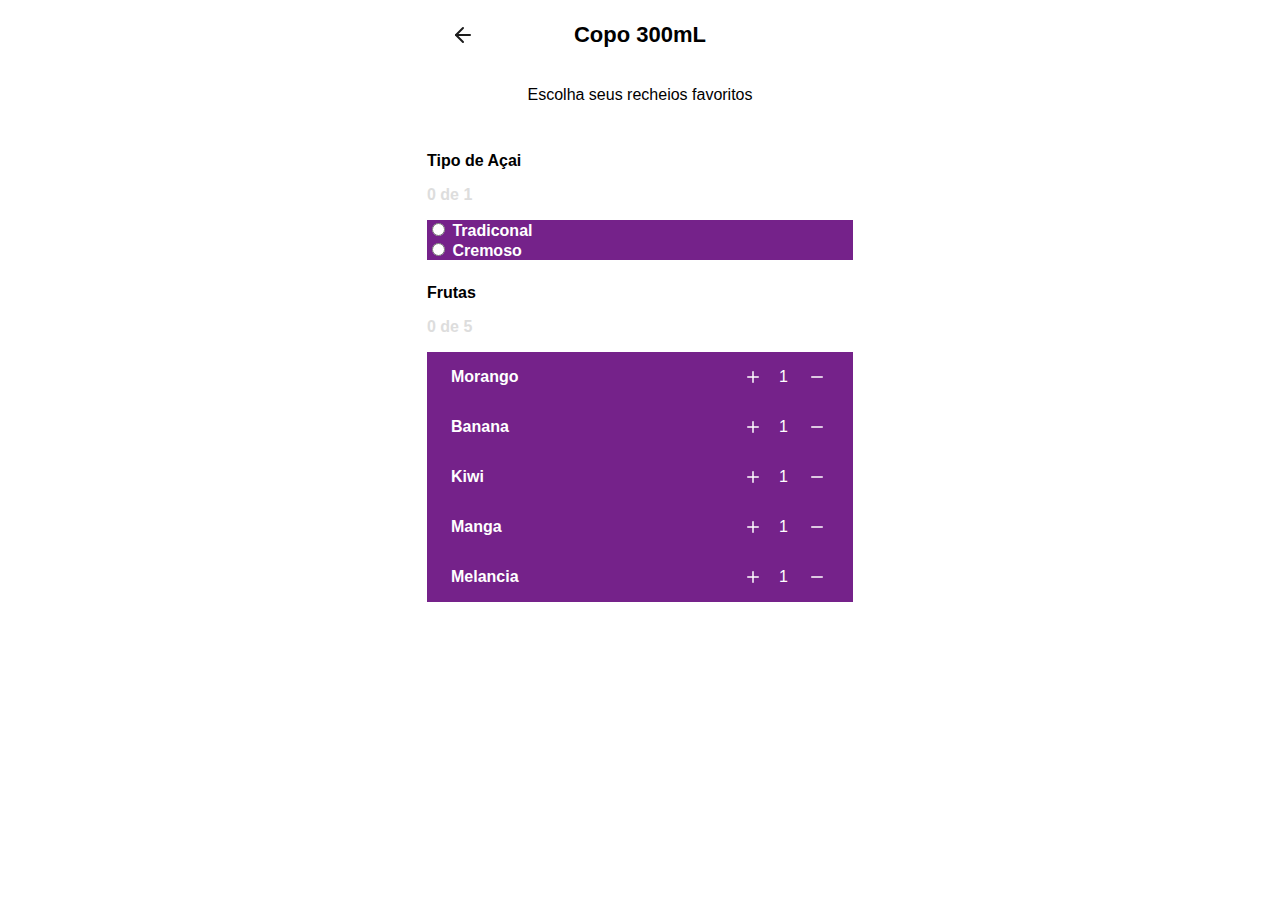
==== recheiosAcai.html @ f285a39f "criando tela de recheios" ====
<!DOCTYPE html>
<html lang="pt-br">

<head>
    <meta charset="UTF-8">
    <meta http-equiv="X-UA-Compatible" content="IE=edge">
    <meta name="viewport" content="width=device-width, initial-scale=1.0">

    <link rel="stylesheet" href="styles/pageRecheios/recheios.css">
    <link rel="stylesheet" href="styles/global.css">
    <link rel="stylesheet" href="styles/pageRecheios/header.css">

    <title>Vilaçai</title>
</head>

<body>
    <main>
        <header>
            <div class="linha1">
                <svg id="iconArrow" xmlns="http://www.w3.org/2000/svg" width="24" height="24" viewBox="0 0 24 24"
                    fill="none" stroke="currentColor" stroke-width="2" stroke-linecap="round" stroke-linejoin="round"
                    class="feather feather-arrow-left">
                    <line x1="19" y1="12" x2="5" y2="12"></line>
                    <polyline points="12 19 5 12 12 5"></polyline>
                </svg>
                <p class="produtoInfo">Copo 300mL</p>
            </div>
            <p>Escolha seus recheios favoritos</p>
        </header>



        <div class="adicionarRecheios">
            <div>
                <p class="txtTipoRecheio">Tipo de Açai</p>
                <p class="contadorAcai">0 de 1</p>
            </div>
            <div class="opcoesAcai">
                <input type="radio" id="opTradicional" name="fav_language" value="HTML">
                <label for="html">Tradiconal</label><br>
                <input type="radio" id="opCremoso" name="fav_language" value="CSS">
                <label for="css">Cremoso</label>
            </div>

        </div>

        <div class="adicionarRecheios">
            <div>
                <p class="txtTipoRecheio">Frutas</p>
                <p class="contadorAcai">0 de 5</p>
            </div>

            <div class="itemsRecheios">
                <p class="txtNomeRecheio">Morango</p>

                <div class="qtdRecheios">
                    <svg id="iconAddMais" onclick="aumentarQuantidade()" xmlns="http://www.w3.org/2000/svg" width="24"
                        height="24" viewBox="0 0 24 24" fill="none" stroke="currentColor" stroke-width="2"
                        stroke-linecap="round" stroke-linejoin="round" class="feather feather-plus">
                        <line x1="12" y1="5" x2="12" y2="19"></line>
                        <line x1="5" y1="12" x2="19" y2="12"></line>
                    </svg>
                    <p id="qtd">1</p>
                    <svg id="iconAddMenos" onclick="diminuirQuantidade()" xmlns="http://www.w3.org/2000/svg" width="24"
                        height="24" viewBox="0 0 24 24" fill="none" stroke="currentColor" stroke-width="2"
                        stroke-linecap="round" stroke-linejoin="round" class="feather feather-minus">
                        <line x1="5" y1="12" x2="19" y2="12"></line>
                    </svg>
                </div>
            </div>

            <div class="itemsRecheios">
                <p class="txtNomeRecheio">Banana</p>

                <div class="qtdRecheios">
                    <svg id="iconAddMais" onclick="aumentarQuantidade()" xmlns="http://www.w3.org/2000/svg" width="24"
                        height="24" viewBox="0 0 24 24" fill="none" stroke="currentColor" stroke-width="2"
                        stroke-linecap="round" stroke-linejoin="round" class="feather feather-plus">
                        <line x1="12" y1="5" x2="12" y2="19"></line>
                        <line x1="5" y1="12" x2="19" y2="12"></line>
                    </svg>
                    <p id="qtd">1</p>
                    <svg id="iconAddMenos" onclick="diminuirQuantidade()" xmlns="http://www.w3.org/2000/svg" width="24"
                        height="24" viewBox="0 0 24 24" fill="none" stroke="currentColor" stroke-width="2"
                        stroke-linecap="round" stroke-linejoin="round" class="feather feather-minus">
                        <line x1="5" y1="12" x2="19" y2="12"></line>
                    </svg>
                </div>
            </div>

            <div class="itemsRecheios">
                <p class="txtNomeRecheio">Kiwi</p>

                <div class="qtdRecheios">
                    <svg id="iconAddMais" onclick="aumentarQuantidade()" xmlns="http://www.w3.org/2000/svg" width="24"
                        height="24" viewBox="0 0 24 24" fill="none" stroke="currentColor" stroke-width="2"
                        stroke-linecap="round" stroke-linejoin="round" class="feather feather-plus">
                        <line x1="12" y1="5" x2="12" y2="19"></line>
                        <line x1="5" y1="12" x2="19" y2="12"></line>
                    </svg>
                    <p id="qtd">1</p>
                    <svg id="iconAddMenos" onclick="diminuirQuantidade()" xmlns="http://www.w3.org/2000/svg" width="24"
                        height="24" viewBox="0 0 24 24" fill="none" stroke="currentColor" stroke-width="2"
                        stroke-linecap="round" stroke-linejoin="round" class="feather feather-minus">
                        <line x1="5" y1="12" x2="19" y2="12"></line>
                    </svg>
                </div>
            </div>

            <div class="itemsRecheios">
                <p class="txtNomeRecheio">Manga</p>

                <div class="qtdRecheios">
                    <svg id="iconAddMais" onclick="aumentarQuantidade()" xmlns="http://www.w3.org/2000/svg" width="24"
                        height="24" viewBox="0 0 24 24" fill="none" stroke="currentColor" stroke-width="2"
                        stroke-linecap="round" stroke-linejoin="round" class="feather feather-plus">
                        <line x1="12" y1="5" x2="12" y2="19"></line>
                        <line x1="5" y1="12" x2="19" y2="12"></line>
                    </svg>
                    <p id="qtd">1</p>
                    <svg id="iconAddMenos" onclick="diminuirQuantidade()" xmlns="http://www.w3.org/2000/svg" width="24"
                        height="24" viewBox="0 0 24 24" fill="none" stroke="currentColor" stroke-width="2"
                        stroke-linecap="round" stroke-linejoin="round" class="feather feather-minus">
                        <line x1="5" y1="12" x2="19" y2="12"></line>
                    </svg>
                </div>
            </div>

            <div class="itemsRecheios">
                <p class="txtNomeRecheio">Melancia</p>

                <div class="qtdRecheios">
                    <svg id="iconAddMais" onclick="aumentarQuantidade()" xmlns="http://www.w3.org/2000/svg" width="24"
                        height="24" viewBox="0 0 24 24" fill="none" stroke="currentColor" stroke-width="2"
                        stroke-linecap="round" stroke-linejoin="round" class="feather feather-plus">
                        <line x1="12" y1="5" x2="12" y2="19"></line>
                        <line x1="5" y1="12" x2="19" y2="12"></line>
                    </svg>
                    <p id="qtd">1</p>
                    <svg id="iconAddMenos" onclick="diminuirQuantidade()" xmlns="http://www.w3.org/2000/svg" width="24"
                        height="24" viewBox="0 0 24 24" fill="none" stroke="currentColor" stroke-width="2"
                        stroke-linecap="round" stroke-linejoin="round" class="feather feather-minus">
                        <line x1="5" y1="12" x2="19" y2="12"></line>
                    </svg>
                </div>
            </div>





        </div>

    </main>

</body>

</html>
---- styles/pageRecheios/recheios.css ----
.adicionarRecheios{

  margin-bottom:24px ;
}


.txtTipoRecheio {
    font-size: 16px;
    margin: 0;
  
    font-weight: 700;
    
}

.opcoesAcai {
    background-color: #75228A;
   
}

.opcoesAcai label {
    color: white;
    font-weight: 700;
}

/* 
#opCremoso {} 

#opTradicional { }

*/

.contadorAcai {
    font-size: 16px;
    font-weight: 700;
    color: #dddddd;

}

.txtNomeRecheio {
    background-color:a ;
    font-size: 16px;
    color: white;
    font-weight: 700;
    margin-left: 24px

}
.itemsRecheios {
    background-color: #75228A;
    display: flex;
    align-items: center;
    justify-content: space-between;
    margin-bottom: 12pxpx;
}
.qtdRecheios {
    width: 85px;
    height: 24px;
    display: flex;
    align-items: center;
    justify-content: space-between;
    margin-right: 24px;
    
}

#iconAddMais {
    color: white;
    width: 18px;
    height: 18px;
}

#iconAddMenos {
    color: white;
    width: 18x;
    height: 18px;
}
#qtd {
    color: white;
}
---- styles/global.css ----
body {
    margin: 0;
    display: flex;
    align-items: center;
    justify-content: center;
    font-family: 'Roboto', sans-serif;
  }
  
  main {
    width: 100%;
    max-width: 426px;
    
  }
---- styles/pageRecheios/header.css ----
header {
    display: flex;
    width: 100%;
    max-width: 426px;
    margin-bottom: 32px;
    justify-content: center;
    flex-direction: column;

}

.linha1 {
    display: flex;
    justify-content: space-between;
    align-items: center
}

.produtoInfo {
    position: relative;
    left: -50%;
    transform: translateX(50%) ;
    font-size: 22px;
    font-weight: 700;
}
#iconArrow{
    padding-left: 24px;
    color: #1c1c1c;
}

header p {
    text-align: center; 
    font-size: 16px;  
}
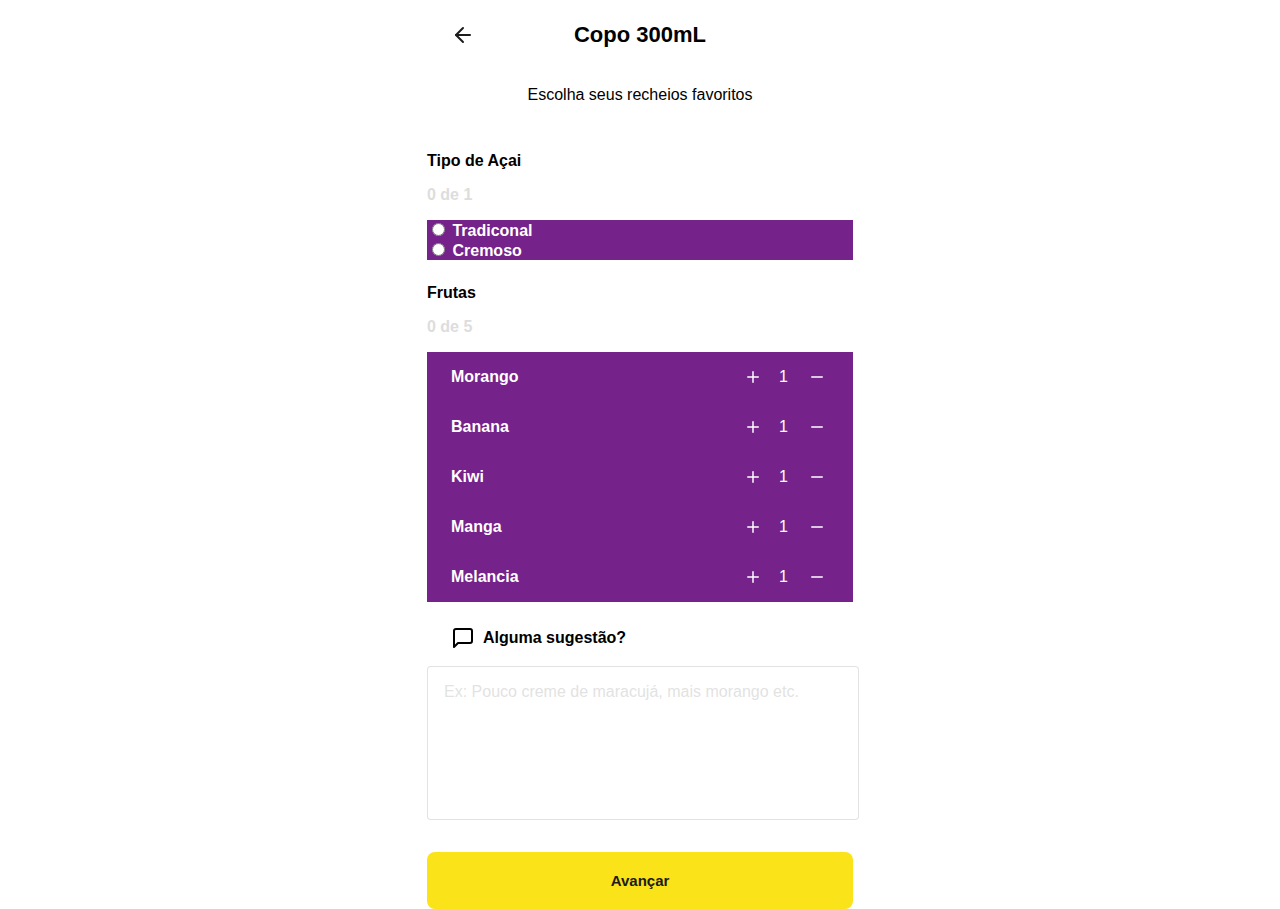
==== commit 800ac59d: "Ajustes na tela de recheios do açai" ====
--- a/recheiosAcai.html
+++ b/recheiosAcai.html
@@ -9,6 +9,7 @@
     <link rel="stylesheet" href="styles/pageRecheios/recheios.css">
     <link rel="stylesheet" href="styles/global.css">
     <link rel="stylesheet" href="styles/pageRecheios/header.css">
+    <link rel="stylesheet" href="styles/pageRecheios/sugestao.css">
 
     <title>Vilaçai</title>
 </head>
@@ -41,7 +42,6 @@
                 <input type="radio" id="opCremoso" name="fav_language" value="CSS">
                 <label for="css">Cremoso</label>
             </div>
-
         </div>
 
         <div class="adicionarRecheios">
@@ -145,11 +145,19 @@
                 </div>
             </div>
 
-
-
-
+           
 
         </div>
+        <div class="sugestao">
+            <div class="sugestaoLabel">
+                <svg id="iconMessage" xmlns="http://www.w3.org/2000/svg" width="24" height="24" viewBox="0 0 24 24" fill="none" stroke="currentColor" stroke-width="2" stroke-linecap="round" stroke-linejoin="round" class="feather feather-message-square">
+                    <path d="M21 15a2 2 0 0 1-2 2H7l-4 4V5a2 2 0 0 1 2-2h14a2 2 0 0 1 2 2z"></path>
+                </svg>
+                <p>Alguma sugestão?</p>
+            </div>
+            <input id="inputArea" type="text-area" placeholder="Ex: Pouco creme de maracujá, mais morango etc.">
+        </div>
+        <button class="btnAvancar" type="submit">Avançar</button>
 
     </main>
 
--- a/styles/pageRecheios/recheios.css
+++ b/styles/pageRecheios/recheios.css
@@ -21,6 +21,8 @@
     color: white;
     font-weight: 700;
 }
+
+
 
 /* 
 #opCremoso {} 
@@ -65,12 +67,14 @@
     color: white;
     width: 18px;
     height: 18px;
+    cursor: pointer;
 }
 
 #iconAddMenos {
     color: white;
     width: 18x;
     height: 18px;
+    cursor: pointer;
 }
 #qtd {
     color: white;
--- a/styles/pageRecheios/sugestao.css
+++ b/styles/pageRecheios/sugestao.css
@@ -0,0 +1,51 @@
+.sugestao .sugestaoLabel {
+    display: flex;
+    align-items: center;
+}
+
+.sugestaoLabel {
+    margin: 24px 0 16px;
+}
+.sugestaoLabel p {
+    padding-left: 8px;
+    font-weight: 700;
+    margin: 0;
+    
+}
+
+#iconMessage {
+    padding-left: 24px;
+}
+#inputArea {
+    resize: none;
+    margin: 0;
+    align-items: center;
+    
+    width: 100%;
+    height: 150px;
+    border: #dddd 1px solid;
+    border-radius: 4px;
+
+}
+#inputArea::placeholder {
+    color: #dddd;
+    font-size: 16px;
+    position: absolute;
+    top: 16px;
+    left: 16px;
+
+}
+
+.btnAvancar {
+    width: 100%;
+    color: #1c1c1c;
+    background-color: #FAE319;
+    padding: 20px 0;
+    border-radius: 8px;
+    border: none;
+    font-size: 15px;
+    font-weight: 700;
+    margin-top: 32px;
+}
+
+
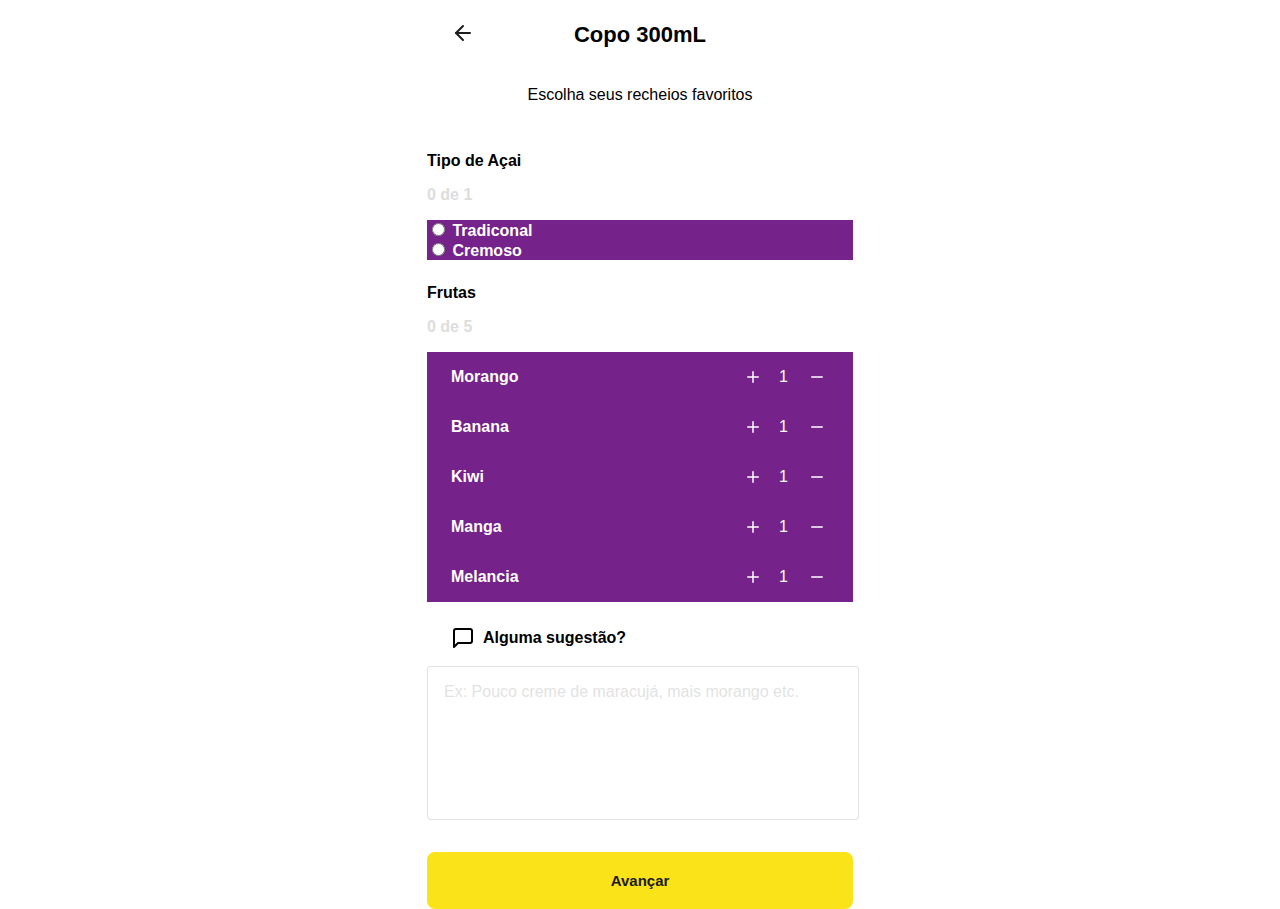
==== commit 8c5d6037: "linkando as páginas" ====
--- a/recheiosAcai.html
+++ b/recheiosAcai.html
@@ -18,12 +18,13 @@
     <main>
         <header>
             <div class="linha1">
-                <svg id="iconArrow" xmlns="http://www.w3.org/2000/svg" width="24" height="24" viewBox="0 0 24 24"
-                    fill="none" stroke="currentColor" stroke-width="2" stroke-linecap="round" stroke-linejoin="round"
-                    class="feather feather-arrow-left">
-                    <line x1="19" y1="12" x2="5" y2="12"></line>
-                    <polyline points="12 19 5 12 12 5"></polyline>
-                </svg>
+                <a href="index.html"><svg id="iconArrow" xmlns="http://www.w3.org/2000/svg" width="24" height="24"
+                        viewBox="0 0 24 24" fill="none" stroke="currentColor" stroke-width="2" stroke-linecap="round"
+                        stroke-linejoin="round" class="feather feather-arrow-left">
+                        <line x1="19" y1="12" x2="5" y2="12"></line>
+                        <polyline points="12 19 5 12 12 5"></polyline>
+                    </svg>
+                </a>
                 <p class="produtoInfo">Copo 300mL</p>
             </div>
             <p>Escolha seus recheios favoritos</p>
@@ -145,12 +146,14 @@
                 </div>
             </div>
 
-           
+
 
         </div>
         <div class="sugestao">
             <div class="sugestaoLabel">
-                <svg id="iconMessage" xmlns="http://www.w3.org/2000/svg" width="24" height="24" viewBox="0 0 24 24" fill="none" stroke="currentColor" stroke-width="2" stroke-linecap="round" stroke-linejoin="round" class="feather feather-message-square">
+                <svg id="iconMessage" xmlns="http://www.w3.org/2000/svg" width="24" height="24" viewBox="0 0 24 24"
+                    fill="none" stroke="currentColor" stroke-width="2" stroke-linecap="round" stroke-linejoin="round"
+                    class="feather feather-message-square">
                     <path d="M21 15a2 2 0 0 1-2 2H7l-4 4V5a2 2 0 0 1 2-2h14a2 2 0 0 1 2 2z"></path>
                 </svg>
                 <p>Alguma sugestão?</p>
--- a/styles/pageRecheios/header.css
+++ b/styles/pageRecheios/header.css
@@ -22,6 +22,8 @@
     font-weight: 700;
 }
 #iconArrow{
+    touch-action: manipulation;
+    cursor: pointer;
     padding-left: 24px;
     color: #1c1c1c;
 }
--- a/styles/pageRecheios/sugestao.css
+++ b/styles/pageRecheios/sugestao.css
@@ -21,10 +21,17 @@
     margin: 0;
     align-items: center;
     
+    
     width: 100%;
     height: 150px;
     border: #dddd 1px solid;
     border-radius: 4px;
+
+}
+#inputArea:focus{
+    color: #1c1c1c;
+    
+    /* olhar com atenção depois */
 
 }
 #inputArea::placeholder {
@@ -36,7 +43,9 @@
 
 }
 
+
 .btnAvancar {
+    touch-action: manipulation;
     width: 100%;
     color: #1c1c1c;
     background-color: #FAE319;
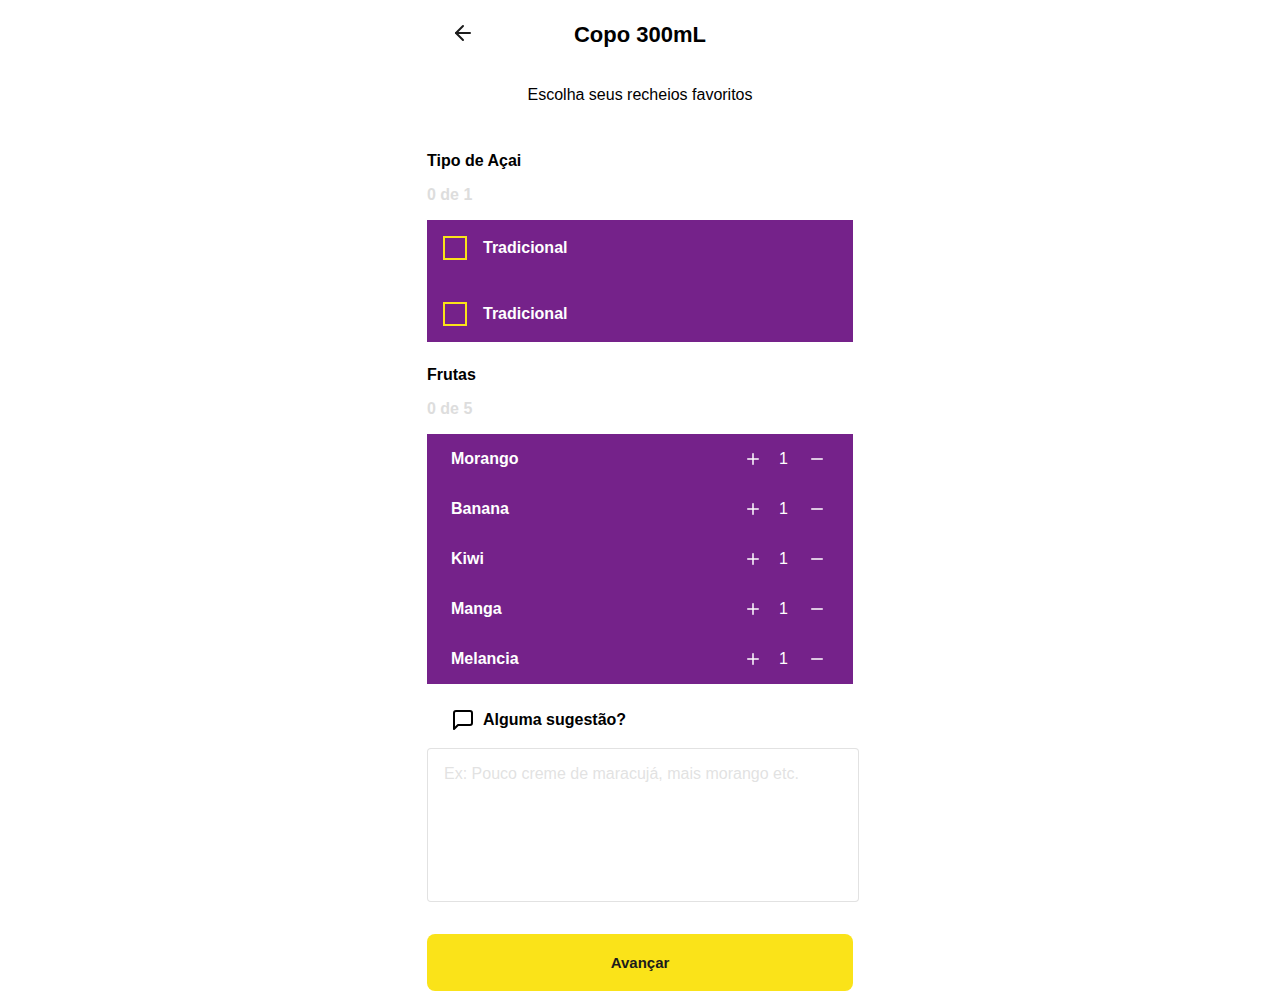
==== commit 094e20d7: "estilizando botão radio" ====
--- a/recheiosAcai.html
+++ b/recheiosAcai.html
@@ -38,10 +38,17 @@
                 <p class="contadorAcai">0 de 1</p>
             </div>
             <div class="opcoesAcai">
-                <input type="radio" id="opTradicional" name="fav_language" value="HTML">
-                <label for="html">Tradiconal</label><br>
-                <input type="radio" id="opCremoso" name="fav_language" value="CSS">
-                <label for="css">Cremoso</label>
+                <input class="input-radio" type="radio" id="opTradicional" name="fav_language" value="HTML">
+                <label for="Tradicional">
+                    <div class="radio-btn" ></div>
+                    <span>Tradicional</span>
+                </label>
+                <input class="input-radio" type="radio" id="opTradicional" name="fav_language" value="HTML">
+                <label for="Tradicional">
+                    <div class="radio-btn" ></div>
+                    <span>Tradicional</span>
+                </label>
+
             </div>
         </div>
 
--- a/styles/pageRecheios/recheios.css
+++ b/styles/pageRecheios/recheios.css
@@ -1,5 +1,4 @@
 .adicionarRecheios{
-
   margin-bottom:24px ;
 }
 
@@ -7,7 +6,6 @@
 .txtTipoRecheio {
     font-size: 16px;
     margin: 0;
-  
     font-weight: 700;
     
 }
@@ -16,10 +14,44 @@
     background-color: #75228A;
    
 }
+.input-radio {
+    position: absolute;
+    opacity: 0;
+    height: 0;
+    width: 0;
+}
+.opcoesAcai span {
+    font-size: 16px;
+    font-weight: 700;
+    color: white;
+
+}
 
 .opcoesAcai label {
-    color: white;
-    font-weight: 700;
+    display: flex;
+    align-items: center;
+    margin-bottom: 10px;
+}
+
+.radio-btn {
+    height: 20px;
+    width: 20px;
+   
+    border: 2px solid #FAE319;
+    display: block;
+    margin: 1rem;
+}
+
+input [type="radio"] + label {
+    color: #FAE319;
+    
+}
+
+input [type="radio"]:checked + label span {
+    color: aqua;
+}
+input [type="radio"]:checked + label .radio-btn {
+    background-color: bisque;
 }
 
 
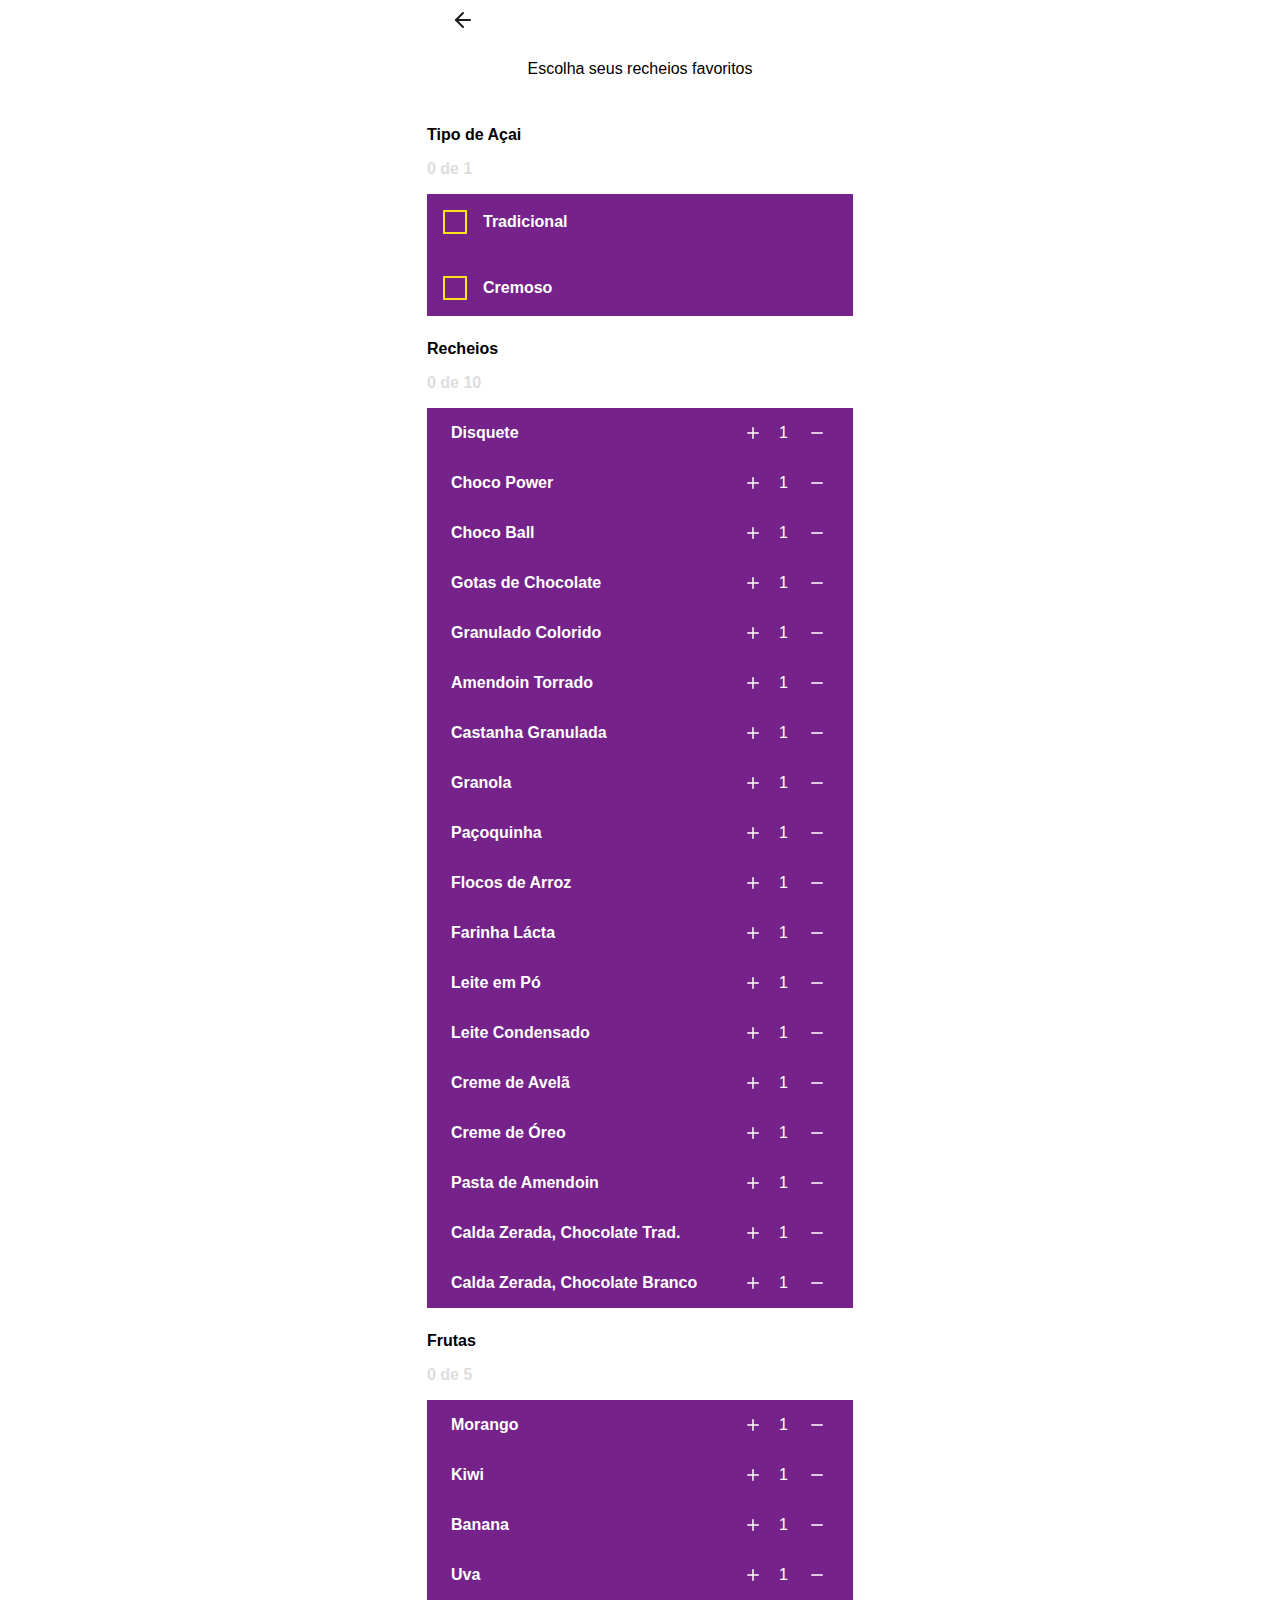
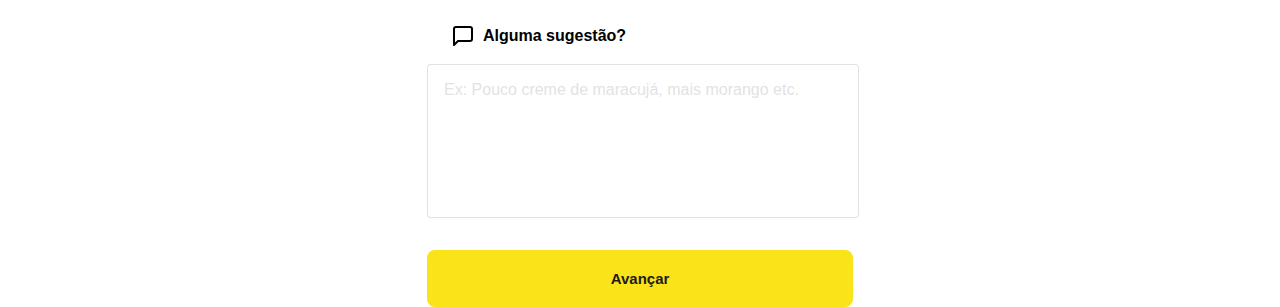
==== commit 018f472c: "colocando data-* nos produtos" ====
--- a/recheiosAcai.html
+++ b/recheiosAcai.html
@@ -6,10 +6,13 @@
     <meta http-equiv="X-UA-Compatible" content="IE=edge">
     <meta name="viewport" content="width=device-width, initial-scale=1.0">
 
+    
     <link rel="stylesheet" href="styles/pageRecheios/recheios.css">
     <link rel="stylesheet" href="styles/global.css">
     <link rel="stylesheet" href="styles/pageRecheios/header.css">
     <link rel="stylesheet" href="styles/pageRecheios/sugestao.css">
+
+    <meta name="theme-color" content="#75228A">
 
     <title>Vilaçai</title>
 </head>
@@ -25,7 +28,7 @@
                         <polyline points="12 19 5 12 12 5"></polyline>
                     </svg>
                 </a>
-                <p class="produtoInfo">Copo 300mL</p>
+                <p class="produtoInfo"></p>
             </div>
             <p>Escolha seus recheios favoritos</p>
         </header>
@@ -46,12 +49,366 @@
                 <input class="input-radio" type="radio" id="opTradicional" name="fav_language" value="HTML">
                 <label for="Tradicional">
                     <div class="radio-btn" ></div>
-                    <span>Tradicional</span>
+                    <span>Cremoso</span>
                 </label>
 
             </div>
         </div>
 
+        <div class="adicionarRecheios">
+            <div>
+                <p class="txtTipoRecheio">Recheios</p>
+                <p class="contadorAcai">0 de 10</p>
+            </div>
+
+            <div class="itemsRecheios">
+                <p class="txtNomeRecheio">Disquete</p>
+
+                <div class="qtdRecheios">
+                    <svg id="iconAddMais" onclick="aumentarQuantidade()" xmlns="http://www.w3.org/2000/svg" width="24"
+                        height="24" viewBox="0 0 24 24" fill="none" stroke="currentColor" stroke-width="2"
+                        stroke-linecap="round" stroke-linejoin="round" class="feather feather-plus">
+                        <line x1="12" y1="5" x2="12" y2="19"></line>
+                        <line x1="5" y1="12" x2="19" y2="12"></line>
+                    </svg>
+                    <p id="qtd">1</p>
+                    <svg id="iconAddMenos" onclick="diminuirQuantidade()" xmlns="http://www.w3.org/2000/svg" width="24"
+                        height="24" viewBox="0 0 24 24" fill="none" stroke="currentColor" stroke-width="2"
+                        stroke-linecap="round" stroke-linejoin="round" class="feather feather-minus">
+                        <line x1="5" y1="12" x2="19" y2="12"></line>
+                    </svg>
+                </div>
+            </div>
+
+            <div class="itemsRecheios">
+                <p class="txtNomeRecheio">Choco Power</p>
+
+                <div class="qtdRecheios">
+                    <svg id="iconAddMais" onclick="aumentarQuantidade()" xmlns="http://www.w3.org/2000/svg" width="24"
+                        height="24" viewBox="0 0 24 24" fill="none" stroke="currentColor" stroke-width="2"
+                        stroke-linecap="round" stroke-linejoin="round" class="feather feather-plus">
+                        <line x1="12" y1="5" x2="12" y2="19"></line>
+                        <line x1="5" y1="12" x2="19" y2="12"></line>
+                    </svg>
+                    <p id="qtd">1</p>
+                    <svg id="iconAddMenos" onclick="diminuirQuantidade()" xmlns="http://www.w3.org/2000/svg" width="24"
+                        height="24" viewBox="0 0 24 24" fill="none" stroke="currentColor" stroke-width="2"
+                        stroke-linecap="round" stroke-linejoin="round" class="feather feather-minus">
+                        <line x1="5" y1="12" x2="19" y2="12"></line>
+                    </svg>
+                </div>
+            </div>
+
+            <div class="itemsRecheios">
+                <p class="txtNomeRecheio">Choco Ball</p>
+
+                <div class="qtdRecheios">
+                    <svg id="iconAddMais" onclick="aumentarQuantidade()" xmlns="http://www.w3.org/2000/svg" width="24"
+                        height="24" viewBox="0 0 24 24" fill="none" stroke="currentColor" stroke-width="2"
+                        stroke-linecap="round" stroke-linejoin="round" class="feather feather-plus">
+                        <line x1="12" y1="5" x2="12" y2="19"></line>
+                        <line x1="5" y1="12" x2="19" y2="12"></line>
+                    </svg>
+                    <p id="qtd">1</p>
+                    <svg id="iconAddMenos" onclick="diminuirQuantidade()" xmlns="http://www.w3.org/2000/svg" width="24"
+                        height="24" viewBox="0 0 24 24" fill="none" stroke="currentColor" stroke-width="2"
+                        stroke-linecap="round" stroke-linejoin="round" class="feather feather-minus">
+                        <line x1="5" y1="12" x2="19" y2="12"></line>
+                    </svg>
+                </div>
+            </div>
+
+            <div class="itemsRecheios">
+                <p class="txtNomeRecheio">Gotas de Chocolate</p>
+
+                <div class="qtdRecheios">
+                    <svg id="iconAddMais" onclick="aumentarQuantidade()" xmlns="http://www.w3.org/2000/svg" width="24"
+                        height="24" viewBox="0 0 24 24" fill="none" stroke="currentColor" stroke-width="2"
+                        stroke-linecap="round" stroke-linejoin="round" class="feather feather-plus">
+                        <line x1="12" y1="5" x2="12" y2="19"></line>
+                        <line x1="5" y1="12" x2="19" y2="12"></line>
+                    </svg>
+                    <p id="qtd">1</p>
+                    <svg id="iconAddMenos" onclick="diminuirQuantidade()" xmlns="http://www.w3.org/2000/svg" width="24"
+                        height="24" viewBox="0 0 24 24" fill="none" stroke="currentColor" stroke-width="2"
+                        stroke-linecap="round" stroke-linejoin="round" class="feather feather-minus">
+                        <line x1="5" y1="12" x2="19" y2="12"></line>
+                    </svg>
+                </div>
+            </div>
+
+            <div class="itemsRecheios">
+                <p class="txtNomeRecheio">Granulado Colorido</p>
+
+                <div class="qtdRecheios">
+                    <svg id="iconAddMais" onclick="aumentarQuantidade()" xmlns="http://www.w3.org/2000/svg" width="24"
+                        height="24" viewBox="0 0 24 24" fill="none" stroke="currentColor" stroke-width="2"
+                        stroke-linecap="round" stroke-linejoin="round" class="feather feather-plus">
+                        <line x1="12" y1="5" x2="12" y2="19"></line>
+                        <line x1="5" y1="12" x2="19" y2="12"></line>
+                    </svg>
+                    <p id="qtd">1</p>
+                    <svg id="iconAddMenos" onclick="diminuirQuantidade()" xmlns="http://www.w3.org/2000/svg" width="24"
+                        height="24" viewBox="0 0 24 24" fill="none" stroke="currentColor" stroke-width="2"
+                        stroke-linecap="round" stroke-linejoin="round" class="feather feather-minus">
+                        <line x1="5" y1="12" x2="19" y2="12"></line>
+                    </svg>
+                </div>
+            </div>
+
+            <div class="itemsRecheios">
+                <p class="txtNomeRecheio">Amendoin Torrado</p>
+
+                <div class="qtdRecheios">
+                    <svg id="iconAddMais" onclick="aumentarQuantidade()" xmlns="http://www.w3.org/2000/svg" width="24"
+                        height="24" viewBox="0 0 24 24" fill="none" stroke="currentColor" stroke-width="2"
+                        stroke-linecap="round" stroke-linejoin="round" class="feather feather-plus">
+                        <line x1="12" y1="5" x2="12" y2="19"></line>
+                        <line x1="5" y1="12" x2="19" y2="12"></line>
+                    </svg>
+                    <p id="qtd">1</p>
+                    <svg id="iconAddMenos" onclick="diminuirQuantidade()" xmlns="http://www.w3.org/2000/svg" width="24"
+                        height="24" viewBox="0 0 24 24" fill="none" stroke="currentColor" stroke-width="2"
+                        stroke-linecap="round" stroke-linejoin="round" class="feather feather-minus">
+                        <line x1="5" y1="12" x2="19" y2="12"></line>
+                    </svg>
+                </div>
+            </div>
+
+            <div class="itemsRecheios">
+                <p class="txtNomeRecheio">Castanha Granulada</p>
+
+                <div class="qtdRecheios">
+                    <svg id="iconAddMais" onclick="aumentarQuantidade()" xmlns="http://www.w3.org/2000/svg" width="24"
+                        height="24" viewBox="0 0 24 24" fill="none" stroke="currentColor" stroke-width="2"
+                        stroke-linecap="round" stroke-linejoin="round" class="feather feather-plus">
+                        <line x1="12" y1="5" x2="12" y2="19"></line>
+                        <line x1="5" y1="12" x2="19" y2="12"></line>
+                    </svg>
+                    <p id="qtd">1</p>
+                    <svg id="iconAddMenos" onclick="diminuirQuantidade()" xmlns="http://www.w3.org/2000/svg" width="24"
+                        height="24" viewBox="0 0 24 24" fill="none" stroke="currentColor" stroke-width="2"
+                        stroke-linecap="round" stroke-linejoin="round" class="feather feather-minus">
+                        <line x1="5" y1="12" x2="19" y2="12"></line>
+                    </svg>
+                </div>
+            </div>
+
+            <div class="itemsRecheios">
+                <p class="txtNomeRecheio">Granola</p>
+
+                <div class="qtdRecheios">
+                    <svg id="iconAddMais" onclick="aumentarQuantidade()" xmlns="http://www.w3.org/2000/svg" width="24"
+                        height="24" viewBox="0 0 24 24" fill="none" stroke="currentColor" stroke-width="2"
+                        stroke-linecap="round" stroke-linejoin="round" class="feather feather-plus">
+                        <line x1="12" y1="5" x2="12" y2="19"></line>
+                        <line x1="5" y1="12" x2="19" y2="12"></line>
+                    </svg>
+                    <p id="qtd">1</p>
+                    <svg id="iconAddMenos" onclick="diminuirQuantidade()" xmlns="http://www.w3.org/2000/svg" width="24"
+                        height="24" viewBox="0 0 24 24" fill="none" stroke="currentColor" stroke-width="2"
+                        stroke-linecap="round" stroke-linejoin="round" class="feather feather-minus">
+                        <line x1="5" y1="12" x2="19" y2="12"></line>
+                    </svg>
+                </div>
+            </div>
+
+            <div class="itemsRecheios">
+                <p class="txtNomeRecheio">Paçoquinha</p>
+
+                <div class="qtdRecheios">
+                    <svg id="iconAddMais" onclick="aumentarQuantidade()" xmlns="http://www.w3.org/2000/svg" width="24"
+                        height="24" viewBox="0 0 24 24" fill="none" stroke="currentColor" stroke-width="2"
+                        stroke-linecap="round" stroke-linejoin="round" class="feather feather-plus">
+                        <line x1="12" y1="5" x2="12" y2="19"></line>
+                        <line x1="5" y1="12" x2="19" y2="12"></line>
+                    </svg>
+                    <p id="qtd">1</p>
+                    <svg id="iconAddMenos" onclick="diminuirQuantidade()" xmlns="http://www.w3.org/2000/svg" width="24"
+                        height="24" viewBox="0 0 24 24" fill="none" stroke="currentColor" stroke-width="2"
+                        stroke-linecap="round" stroke-linejoin="round" class="feather feather-minus">
+                        <line x1="5" y1="12" x2="19" y2="12"></line>
+                    </svg>
+                </div>
+            </div>
+
+            <div class="itemsRecheios">
+                <p class="txtNomeRecheio">Flocos de Arroz</p>
+
+                <div class="qtdRecheios">
+                    <svg id="iconAddMais" onclick="aumentarQuantidade()" xmlns="http://www.w3.org/2000/svg" width="24"
+                        height="24" viewBox="0 0 24 24" fill="none" stroke="currentColor" stroke-width="2"
+                        stroke-linecap="round" stroke-linejoin="round" class="feather feather-plus">
+                        <line x1="12" y1="5" x2="12" y2="19"></line>
+                        <line x1="5" y1="12" x2="19" y2="12"></line>
+                    </svg>
+                    <p id="qtd">1</p>
+                    <svg id="iconAddMenos" onclick="diminuirQuantidade()" xmlns="http://www.w3.org/2000/svg" width="24"
+                        height="24" viewBox="0 0 24 24" fill="none" stroke="currentColor" stroke-width="2"
+                        stroke-linecap="round" stroke-linejoin="round" class="feather feather-minus">
+                        <line x1="5" y1="12" x2="19" y2="12"></line>
+                    </svg>
+                </div>
+            </div>
+
+            <div class="itemsRecheios">
+                <p class="txtNomeRecheio">Farinha Lácta</p>
+
+                <div class="qtdRecheios">
+                    <svg id="iconAddMais" onclick="aumentarQuantidade()" xmlns="http://www.w3.org/2000/svg" width="24"
+                        height="24" viewBox="0 0 24 24" fill="none" stroke="currentColor" stroke-width="2"
+                        stroke-linecap="round" stroke-linejoin="round" class="feather feather-plus">
+                        <line x1="12" y1="5" x2="12" y2="19"></line>
+                        <line x1="5" y1="12" x2="19" y2="12"></line>
+                    </svg>
+                    <p id="qtd">1</p>
+                    <svg id="iconAddMenos" onclick="diminuirQuantidade()" xmlns="http://www.w3.org/2000/svg" width="24"
+                        height="24" viewBox="0 0 24 24" fill="none" stroke="currentColor" stroke-width="2"
+                        stroke-linecap="round" stroke-linejoin="round" class="feather feather-minus">
+                        <line x1="5" y1="12" x2="19" y2="12"></line>
+                    </svg>
+                </div>
+            </div>
+
+            <div class="itemsRecheios">
+                <p class="txtNomeRecheio">Leite em Pó</p>
+
+                <div class="qtdRecheios">
+                    <svg id="iconAddMais" onclick="aumentarQuantidade()" xmlns="http://www.w3.org/2000/svg" width="24"
+                        height="24" viewBox="0 0 24 24" fill="none" stroke="currentColor" stroke-width="2"
+                        stroke-linecap="round" stroke-linejoin="round" class="feather feather-plus">
+                        <line x1="12" y1="5" x2="12" y2="19"></line>
+                        <line x1="5" y1="12" x2="19" y2="12"></line>
+                    </svg>
+                    <p id="qtd">1</p>
+                    <svg id="iconAddMenos" onclick="diminuirQuantidade()" xmlns="http://www.w3.org/2000/svg" width="24"
+                        height="24" viewBox="0 0 24 24" fill="none" stroke="currentColor" stroke-width="2"
+                        stroke-linecap="round" stroke-linejoin="round" class="feather feather-minus">
+                        <line x1="5" y1="12" x2="19" y2="12"></line>
+                    </svg>
+                </div>
+            </div>
+
+            <div class="itemsRecheios">
+                <p class="txtNomeRecheio">Leite Condensado</p>
+
+                <div class="qtdRecheios">
+                    <svg id="iconAddMais" onclick="aumentarQuantidade()" xmlns="http://www.w3.org/2000/svg" width="24"
+                        height="24" viewBox="0 0 24 24" fill="none" stroke="currentColor" stroke-width="2"
+                        stroke-linecap="round" stroke-linejoin="round" class="feather feather-plus">
+                        <line x1="12" y1="5" x2="12" y2="19"></line>
+                        <line x1="5" y1="12" x2="19" y2="12"></line>
+                    </svg>
+                    <p id="qtd">1</p>
+                    <svg id="iconAddMenos" onclick="diminuirQuantidade()" xmlns="http://www.w3.org/2000/svg" width="24"
+                        height="24" viewBox="0 0 24 24" fill="none" stroke="currentColor" stroke-width="2"
+                        stroke-linecap="round" stroke-linejoin="round" class="feather feather-minus">
+                        <line x1="5" y1="12" x2="19" y2="12"></line>
+                    </svg>
+                </div>
+            </div>
+
+
+            <div class="itemsRecheios">
+                <p class="txtNomeRecheio">Creme de Avelã</p>
+
+                <div class="qtdRecheios">
+                    <svg id="iconAddMais" onclick="aumentarQuantidade()" xmlns="http://www.w3.org/2000/svg" width="24"
+                        height="24" viewBox="0 0 24 24" fill="none" stroke="currentColor" stroke-width="2"
+                        stroke-linecap="round" stroke-linejoin="round" class="feather feather-plus">
+                        <line x1="12" y1="5" x2="12" y2="19"></line>
+                        <line x1="5" y1="12" x2="19" y2="12"></line>
+                    </svg>
+                    <p id="qtd">1</p>
+                    <svg id="iconAddMenos" onclick="diminuirQuantidade()" xmlns="http://www.w3.org/2000/svg" width="24"
+                        height="24" viewBox="0 0 24 24" fill="none" stroke="currentColor" stroke-width="2"
+                        stroke-linecap="round" stroke-linejoin="round" class="feather feather-minus">
+                        <line x1="5" y1="12" x2="19" y2="12"></line>
+                    </svg>
+                </div>
+            </div>
+
+
+            <div class="itemsRecheios">
+                <p class="txtNomeRecheio">Creme de Óreo</p>
+
+                <div class="qtdRecheios">
+                    <svg id="iconAddMais" onclick="aumentarQuantidade()" xmlns="http://www.w3.org/2000/svg" width="24"
+                        height="24" viewBox="0 0 24 24" fill="none" stroke="currentColor" stroke-width="2"
+                        stroke-linecap="round" stroke-linejoin="round" class="feather feather-plus">
+                        <line x1="12" y1="5" x2="12" y2="19"></line>
+                        <line x1="5" y1="12" x2="19" y2="12"></line>
+                    </svg>
+                    <p id="qtd">1</p>
+                    <svg id="iconAddMenos" onclick="diminuirQuantidade()" xmlns="http://www.w3.org/2000/svg" width="24"
+                        height="24" viewBox="0 0 24 24" fill="none" stroke="currentColor" stroke-width="2"
+                        stroke-linecap="round" stroke-linejoin="round" class="feather feather-minus">
+                        <line x1="5" y1="12" x2="19" y2="12"></line>
+                    </svg>
+                </div>
+            </div>
+
+
+            <div class="itemsRecheios">
+                <p class="txtNomeRecheio">Pasta de Amendoin</p>
+
+                <div class="qtdRecheios">
+                    <svg id="iconAddMais" onclick="aumentarQuantidade()" xmlns="http://www.w3.org/2000/svg" width="24"
+                        height="24" viewBox="0 0 24 24" fill="none" stroke="currentColor" stroke-width="2"
+                        stroke-linecap="round" stroke-linejoin="round" class="feather feather-plus">
+                        <line x1="12" y1="5" x2="12" y2="19"></line>
+                        <line x1="5" y1="12" x2="19" y2="12"></line>
+                    </svg>
+                    <p id="qtd">1</p>
+                    <svg id="iconAddMenos" onclick="diminuirQuantidade()" xmlns="http://www.w3.org/2000/svg" width="24"
+                        height="24" viewBox="0 0 24 24" fill="none" stroke="currentColor" stroke-width="2"
+                        stroke-linecap="round" stroke-linejoin="round" class="feather feather-minus">
+                        <line x1="5" y1="12" x2="19" y2="12"></line>
+                    </svg>
+                </div>
+            </div>
+
+
+            <div class="itemsRecheios">
+                <p class="txtNomeRecheio">Calda Zerada, Chocolate Trad.</p>
+
+                <div class="qtdRecheios">
+                    <svg id="iconAddMais" onclick="aumentarQuantidade()" xmlns="http://www.w3.org/2000/svg" width="24"
+                        height="24" viewBox="0 0 24 24" fill="none" stroke="currentColor" stroke-width="2"
+                        stroke-linecap="round" stroke-linejoin="round" class="feather feather-plus">
+                        <line x1="12" y1="5" x2="12" y2="19"></line>
+                        <line x1="5" y1="12" x2="19" y2="12"></line>
+                    </svg>
+                    <p id="qtd">1</p>
+                    <svg id="iconAddMenos" onclick="diminuirQuantidade()" xmlns="http://www.w3.org/2000/svg" width="24"
+                        height="24" viewBox="0 0 24 24" fill="none" stroke="currentColor" stroke-width="2"
+                        stroke-linecap="round" stroke-linejoin="round" class="feather feather-minus">
+                        <line x1="5" y1="12" x2="19" y2="12"></line>
+                    </svg>
+                </div>
+            </div>
+
+
+            <div class="itemsRecheios">
+                <p class="txtNomeRecheio">Calda Zerada, Chocolate Branco</p>
+
+                <div class="qtdRecheios">
+                    <svg id="iconAddMais" onclick="aumentarQuantidade()" xmlns="http://www.w3.org/2000/svg" width="24"
+                        height="24" viewBox="0 0 24 24" fill="none" stroke="currentColor" stroke-width="2"
+                        stroke-linecap="round" stroke-linejoin="round" class="feather feather-plus">
+                        <line x1="12" y1="5" x2="12" y2="19"></line>
+                        <line x1="5" y1="12" x2="19" y2="12"></line>
+                    </svg>
+                    <p id="qtd">1</p>
+                    <svg id="iconAddMenos" onclick="diminuirQuantidade()" xmlns="http://www.w3.org/2000/svg" width="24"
+                        height="24" viewBox="0 0 24 24" fill="none" stroke="currentColor" stroke-width="2"
+                        stroke-linecap="round" stroke-linejoin="round" class="feather feather-minus">
+                        <line x1="5" y1="12" x2="19" y2="12"></line>
+                    </svg>
+                </div>
+            </div>
+
+        </div>
         <div class="adicionarRecheios">
             <div>
                 <p class="txtTipoRecheio">Frutas</p>
@@ -78,6 +435,25 @@
             </div>
 
             <div class="itemsRecheios">
+                <p class="txtNomeRecheio">Kiwi</p>
+
+                <div class="qtdRecheios">
+                    <svg id="iconAddMais" onclick="aumentarQuantidade()" xmlns="http://www.w3.org/2000/svg" width="24"
+                        height="24" viewBox="0 0 24 24" fill="none" stroke="currentColor" stroke-width="2"
+                        stroke-linecap="round" stroke-linejoin="round" class="feather feather-plus">
+                        <line x1="12" y1="5" x2="12" y2="19"></line>
+                        <line x1="5" y1="12" x2="19" y2="12"></line>
+                    </svg>
+                    <p id="qtd">1</p>
+                    <svg id="iconAddMenos" onclick="diminuirQuantidade()" xmlns="http://www.w3.org/2000/svg" width="24"
+                        height="24" viewBox="0 0 24 24" fill="none" stroke="currentColor" stroke-width="2"
+                        stroke-linecap="round" stroke-linejoin="round" class="feather feather-minus">
+                        <line x1="5" y1="12" x2="19" y2="12"></line>
+                    </svg>
+                </div>
+            </div>
+
+            <div class="itemsRecheios">
                 <p class="txtNomeRecheio">Banana</p>
 
                 <div class="qtdRecheios">
@@ -97,63 +473,23 @@
             </div>
 
             <div class="itemsRecheios">
-                <p class="txtNomeRecheio">Kiwi</p>
-
-                <div class="qtdRecheios">
-                    <svg id="iconAddMais" onclick="aumentarQuantidade()" xmlns="http://www.w3.org/2000/svg" width="24"
-                        height="24" viewBox="0 0 24 24" fill="none" stroke="currentColor" stroke-width="2"
-                        stroke-linecap="round" stroke-linejoin="round" class="feather feather-plus">
-                        <line x1="12" y1="5" x2="12" y2="19"></line>
-                        <line x1="5" y1="12" x2="19" y2="12"></line>
-                    </svg>
-                    <p id="qtd">1</p>
-                    <svg id="iconAddMenos" onclick="diminuirQuantidade()" xmlns="http://www.w3.org/2000/svg" width="24"
-                        height="24" viewBox="0 0 24 24" fill="none" stroke="currentColor" stroke-width="2"
-                        stroke-linecap="round" stroke-linejoin="round" class="feather feather-minus">
-                        <line x1="5" y1="12" x2="19" y2="12"></line>
-                    </svg>
-                </div>
-            </div>
-
-            <div class="itemsRecheios">
-                <p class="txtNomeRecheio">Manga</p>
-
-                <div class="qtdRecheios">
-                    <svg id="iconAddMais" onclick="aumentarQuantidade()" xmlns="http://www.w3.org/2000/svg" width="24"
-                        height="24" viewBox="0 0 24 24" fill="none" stroke="currentColor" stroke-width="2"
-                        stroke-linecap="round" stroke-linejoin="round" class="feather feather-plus">
-                        <line x1="12" y1="5" x2="12" y2="19"></line>
-                        <line x1="5" y1="12" x2="19" y2="12"></line>
-                    </svg>
-                    <p id="qtd">1</p>
-                    <svg id="iconAddMenos" onclick="diminuirQuantidade()" xmlns="http://www.w3.org/2000/svg" width="24"
-                        height="24" viewBox="0 0 24 24" fill="none" stroke="currentColor" stroke-width="2"
-                        stroke-linecap="round" stroke-linejoin="round" class="feather feather-minus">
-                        <line x1="5" y1="12" x2="19" y2="12"></line>
-                    </svg>
-                </div>
-            </div>
-
-            <div class="itemsRecheios">
-                <p class="txtNomeRecheio">Melancia</p>
-
-                <div class="qtdRecheios">
-                    <svg id="iconAddMais" onclick="aumentarQuantidade()" xmlns="http://www.w3.org/2000/svg" width="24"
-                        height="24" viewBox="0 0 24 24" fill="none" stroke="currentColor" stroke-width="2"
-                        stroke-linecap="round" stroke-linejoin="round" class="feather feather-plus">
-                        <line x1="12" y1="5" x2="12" y2="19"></line>
-                        <line x1="5" y1="12" x2="19" y2="12"></line>
-                    </svg>
-                    <p id="qtd">1</p>
-                    <svg id="iconAddMenos" onclick="diminuirQuantidade()" xmlns="http://www.w3.org/2000/svg" width="24"
-                        height="24" viewBox="0 0 24 24" fill="none" stroke="currentColor" stroke-width="2"
-                        stroke-linecap="round" stroke-linejoin="round" class="feather feather-minus">
-                        <line x1="5" y1="12" x2="19" y2="12"></line>
-                    </svg>
-                </div>
-            </div>
-
-
+                <p class="txtNomeRecheio">Uva</p>
+
+                <div class="qtdRecheios">
+                    <svg id="iconAddMais" onclick="aumentarQuantidade()" xmlns="http://www.w3.org/2000/svg" width="24"
+                        height="24" viewBox="0 0 24 24" fill="none" stroke="currentColor" stroke-width="2"
+                        stroke-linecap="round" stroke-linejoin="round" class="feather feather-plus">
+                        <line x1="12" y1="5" x2="12" y2="19"></line>
+                        <line x1="5" y1="12" x2="19" y2="12"></line>
+                    </svg>
+                    <p id="qtd">1</p>
+                    <svg id="iconAddMenos" onclick="diminuirQuantidade()" xmlns="http://www.w3.org/2000/svg" width="24"
+                        height="24" viewBox="0 0 24 24" fill="none" stroke="currentColor" stroke-width="2"
+                        stroke-linecap="round" stroke-linejoin="round" class="feather feather-minus">
+                        <line x1="5" y1="12" x2="19" y2="12"></line>
+                    </svg>
+                </div>
+            </div>
 
         </div>
         <div class="sugestao">
@@ -170,7 +506,7 @@
         <button class="btnAvancar" type="submit">Avançar</button>
 
     </main>
-
+  
 </body>
 
 </html>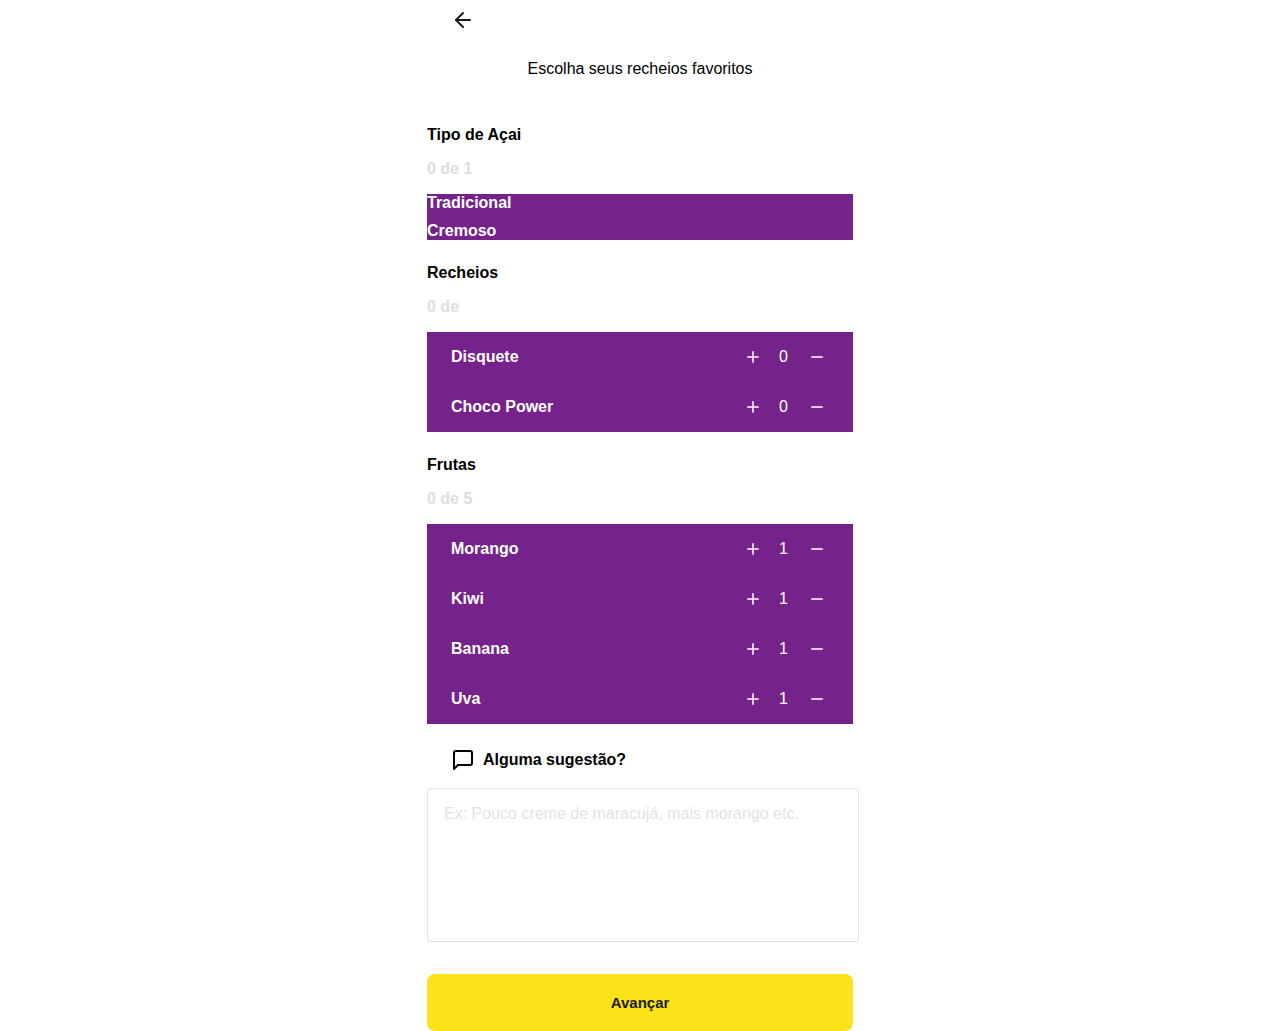
==== commit eb105b54: "teste" ====
--- a/recheiosAcai.html
+++ b/recheiosAcai.html
@@ -15,6 +15,7 @@
     <meta name="theme-color" content="#75228A">
 
     <title>Vilaçai</title>
+    
 </head>
 
 <body>
@@ -28,7 +29,7 @@
                         <polyline points="12 19 5 12 12 5"></polyline>
                     </svg>
                 </a>
-                <p class="produtoInfo"></p>
+                <p class="produtoInfo">Nome produto</p>
             </div>
             <p>Escolha seus recheios favoritos</p>
         </header>
@@ -38,7 +39,7 @@
         <div class="adicionarRecheios">
             <div>
                 <p class="txtTipoRecheio">Tipo de Açai</p>
-                <p class="contadorAcai">0 de 1</p>
+                <p class="contadorAcai"> <b class="contador-recheio">0 </b> de <b class="contador-total">1</b> </p>
             </div>
             <div class="opcoesAcai">
                 <input class="input-radio" type="radio" id="opTradicional" name="fav_language" value="HTML">
@@ -56,22 +57,24 @@
         </div>
 
         <div class="adicionarRecheios">
-            <div>
+            <div class="header-section">
                 <p class="txtTipoRecheio">Recheios</p>
-                <p class="contadorAcai">0 de 10</p>
+                <div class="">
+                     <p class="contadorAcai"><b class="contador-recheio">0</b> de <b class="qtd-total-recheio"></b></p>
+                </div>
+               
             </div>
 
             <div class="itemsRecheios">
                 <p class="txtNomeRecheio">Disquete</p>
-
-                <div class="qtdRecheios">
-                    <svg id="iconAddMais" onclick="aumentarQuantidade()" xmlns="http://www.w3.org/2000/svg" width="24"
-                        height="24" viewBox="0 0 24 24" fill="none" stroke="currentColor" stroke-width="2"
-                        stroke-linecap="round" stroke-linejoin="round" class="feather feather-plus">
-                        <line x1="12" y1="5" x2="12" y2="19"></line>
-                        <line x1="5" y1="12" x2="19" y2="12"></line>
-                    </svg>
-                    <p id="qtd">1</p>
+                <div class="qtdRecheios">
+                    <svg id="iconAddMais" onclick="aumentarQuantidade()" xmlns="http://www.w3.org/2000/svg" width="24"
+                        height="24" viewBox="0 0 24 24" fill="none" stroke="currentColor" stroke-width="2"
+                        stroke-linecap="round" stroke-linejoin="round" class="feather feather-plus">
+                        <line x1="12" y1="5" x2="12" y2="19"></line>
+                        <line x1="5" y1="12" x2="19" y2="12"></line>
+                    </svg>
+                    <p id="qtd">0</p>
                     <svg id="iconAddMenos" onclick="diminuirQuantidade()" xmlns="http://www.w3.org/2000/svg" width="24"
                         height="24" viewBox="0 0 24 24" fill="none" stroke="currentColor" stroke-width="2"
                         stroke-linecap="round" stroke-linejoin="round" class="feather feather-minus">
@@ -90,322 +93,14 @@
                         <line x1="12" y1="5" x2="12" y2="19"></line>
                         <line x1="5" y1="12" x2="19" y2="12"></line>
                     </svg>
-                    <p id="qtd">1</p>
-                    <svg id="iconAddMenos" onclick="diminuirQuantidade()" xmlns="http://www.w3.org/2000/svg" width="24"
-                        height="24" viewBox="0 0 24 24" fill="none" stroke="currentColor" stroke-width="2"
-                        stroke-linecap="round" stroke-linejoin="round" class="feather feather-minus">
-                        <line x1="5" y1="12" x2="19" y2="12"></line>
-                    </svg>
-                </div>
-            </div>
-
-            <div class="itemsRecheios">
-                <p class="txtNomeRecheio">Choco Ball</p>
-
-                <div class="qtdRecheios">
-                    <svg id="iconAddMais" onclick="aumentarQuantidade()" xmlns="http://www.w3.org/2000/svg" width="24"
-                        height="24" viewBox="0 0 24 24" fill="none" stroke="currentColor" stroke-width="2"
-                        stroke-linecap="round" stroke-linejoin="round" class="feather feather-plus">
-                        <line x1="12" y1="5" x2="12" y2="19"></line>
-                        <line x1="5" y1="12" x2="19" y2="12"></line>
-                    </svg>
-                    <p id="qtd">1</p>
-                    <svg id="iconAddMenos" onclick="diminuirQuantidade()" xmlns="http://www.w3.org/2000/svg" width="24"
-                        height="24" viewBox="0 0 24 24" fill="none" stroke="currentColor" stroke-width="2"
-                        stroke-linecap="round" stroke-linejoin="round" class="feather feather-minus">
-                        <line x1="5" y1="12" x2="19" y2="12"></line>
-                    </svg>
-                </div>
-            </div>
-
-            <div class="itemsRecheios">
-                <p class="txtNomeRecheio">Gotas de Chocolate</p>
-
-                <div class="qtdRecheios">
-                    <svg id="iconAddMais" onclick="aumentarQuantidade()" xmlns="http://www.w3.org/2000/svg" width="24"
-                        height="24" viewBox="0 0 24 24" fill="none" stroke="currentColor" stroke-width="2"
-                        stroke-linecap="round" stroke-linejoin="round" class="feather feather-plus">
-                        <line x1="12" y1="5" x2="12" y2="19"></line>
-                        <line x1="5" y1="12" x2="19" y2="12"></line>
-                    </svg>
-                    <p id="qtd">1</p>
-                    <svg id="iconAddMenos" onclick="diminuirQuantidade()" xmlns="http://www.w3.org/2000/svg" width="24"
-                        height="24" viewBox="0 0 24 24" fill="none" stroke="currentColor" stroke-width="2"
-                        stroke-linecap="round" stroke-linejoin="round" class="feather feather-minus">
-                        <line x1="5" y1="12" x2="19" y2="12"></line>
-                    </svg>
-                </div>
-            </div>
-
-            <div class="itemsRecheios">
-                <p class="txtNomeRecheio">Granulado Colorido</p>
-
-                <div class="qtdRecheios">
-                    <svg id="iconAddMais" onclick="aumentarQuantidade()" xmlns="http://www.w3.org/2000/svg" width="24"
-                        height="24" viewBox="0 0 24 24" fill="none" stroke="currentColor" stroke-width="2"
-                        stroke-linecap="round" stroke-linejoin="round" class="feather feather-plus">
-                        <line x1="12" y1="5" x2="12" y2="19"></line>
-                        <line x1="5" y1="12" x2="19" y2="12"></line>
-                    </svg>
-                    <p id="qtd">1</p>
-                    <svg id="iconAddMenos" onclick="diminuirQuantidade()" xmlns="http://www.w3.org/2000/svg" width="24"
-                        height="24" viewBox="0 0 24 24" fill="none" stroke="currentColor" stroke-width="2"
-                        stroke-linecap="round" stroke-linejoin="round" class="feather feather-minus">
-                        <line x1="5" y1="12" x2="19" y2="12"></line>
-                    </svg>
-                </div>
-            </div>
-
-            <div class="itemsRecheios">
-                <p class="txtNomeRecheio">Amendoin Torrado</p>
-
-                <div class="qtdRecheios">
-                    <svg id="iconAddMais" onclick="aumentarQuantidade()" xmlns="http://www.w3.org/2000/svg" width="24"
-                        height="24" viewBox="0 0 24 24" fill="none" stroke="currentColor" stroke-width="2"
-                        stroke-linecap="round" stroke-linejoin="round" class="feather feather-plus">
-                        <line x1="12" y1="5" x2="12" y2="19"></line>
-                        <line x1="5" y1="12" x2="19" y2="12"></line>
-                    </svg>
-                    <p id="qtd">1</p>
-                    <svg id="iconAddMenos" onclick="diminuirQuantidade()" xmlns="http://www.w3.org/2000/svg" width="24"
-                        height="24" viewBox="0 0 24 24" fill="none" stroke="currentColor" stroke-width="2"
-                        stroke-linecap="round" stroke-linejoin="round" class="feather feather-minus">
-                        <line x1="5" y1="12" x2="19" y2="12"></line>
-                    </svg>
-                </div>
-            </div>
-
-            <div class="itemsRecheios">
-                <p class="txtNomeRecheio">Castanha Granulada</p>
-
-                <div class="qtdRecheios">
-                    <svg id="iconAddMais" onclick="aumentarQuantidade()" xmlns="http://www.w3.org/2000/svg" width="24"
-                        height="24" viewBox="0 0 24 24" fill="none" stroke="currentColor" stroke-width="2"
-                        stroke-linecap="round" stroke-linejoin="round" class="feather feather-plus">
-                        <line x1="12" y1="5" x2="12" y2="19"></line>
-                        <line x1="5" y1="12" x2="19" y2="12"></line>
-                    </svg>
-                    <p id="qtd">1</p>
-                    <svg id="iconAddMenos" onclick="diminuirQuantidade()" xmlns="http://www.w3.org/2000/svg" width="24"
-                        height="24" viewBox="0 0 24 24" fill="none" stroke="currentColor" stroke-width="2"
-                        stroke-linecap="round" stroke-linejoin="round" class="feather feather-minus">
-                        <line x1="5" y1="12" x2="19" y2="12"></line>
-                    </svg>
-                </div>
-            </div>
-
-            <div class="itemsRecheios">
-                <p class="txtNomeRecheio">Granola</p>
-
-                <div class="qtdRecheios">
-                    <svg id="iconAddMais" onclick="aumentarQuantidade()" xmlns="http://www.w3.org/2000/svg" width="24"
-                        height="24" viewBox="0 0 24 24" fill="none" stroke="currentColor" stroke-width="2"
-                        stroke-linecap="round" stroke-linejoin="round" class="feather feather-plus">
-                        <line x1="12" y1="5" x2="12" y2="19"></line>
-                        <line x1="5" y1="12" x2="19" y2="12"></line>
-                    </svg>
-                    <p id="qtd">1</p>
-                    <svg id="iconAddMenos" onclick="diminuirQuantidade()" xmlns="http://www.w3.org/2000/svg" width="24"
-                        height="24" viewBox="0 0 24 24" fill="none" stroke="currentColor" stroke-width="2"
-                        stroke-linecap="round" stroke-linejoin="round" class="feather feather-minus">
-                        <line x1="5" y1="12" x2="19" y2="12"></line>
-                    </svg>
-                </div>
-            </div>
-
-            <div class="itemsRecheios">
-                <p class="txtNomeRecheio">Paçoquinha</p>
-
-                <div class="qtdRecheios">
-                    <svg id="iconAddMais" onclick="aumentarQuantidade()" xmlns="http://www.w3.org/2000/svg" width="24"
-                        height="24" viewBox="0 0 24 24" fill="none" stroke="currentColor" stroke-width="2"
-                        stroke-linecap="round" stroke-linejoin="round" class="feather feather-plus">
-                        <line x1="12" y1="5" x2="12" y2="19"></line>
-                        <line x1="5" y1="12" x2="19" y2="12"></line>
-                    </svg>
-                    <p id="qtd">1</p>
-                    <svg id="iconAddMenos" onclick="diminuirQuantidade()" xmlns="http://www.w3.org/2000/svg" width="24"
-                        height="24" viewBox="0 0 24 24" fill="none" stroke="currentColor" stroke-width="2"
-                        stroke-linecap="round" stroke-linejoin="round" class="feather feather-minus">
-                        <line x1="5" y1="12" x2="19" y2="12"></line>
-                    </svg>
-                </div>
-            </div>
-
-            <div class="itemsRecheios">
-                <p class="txtNomeRecheio">Flocos de Arroz</p>
-
-                <div class="qtdRecheios">
-                    <svg id="iconAddMais" onclick="aumentarQuantidade()" xmlns="http://www.w3.org/2000/svg" width="24"
-                        height="24" viewBox="0 0 24 24" fill="none" stroke="currentColor" stroke-width="2"
-                        stroke-linecap="round" stroke-linejoin="round" class="feather feather-plus">
-                        <line x1="12" y1="5" x2="12" y2="19"></line>
-                        <line x1="5" y1="12" x2="19" y2="12"></line>
-                    </svg>
-                    <p id="qtd">1</p>
-                    <svg id="iconAddMenos" onclick="diminuirQuantidade()" xmlns="http://www.w3.org/2000/svg" width="24"
-                        height="24" viewBox="0 0 24 24" fill="none" stroke="currentColor" stroke-width="2"
-                        stroke-linecap="round" stroke-linejoin="round" class="feather feather-minus">
-                        <line x1="5" y1="12" x2="19" y2="12"></line>
-                    </svg>
-                </div>
-            </div>
-
-            <div class="itemsRecheios">
-                <p class="txtNomeRecheio">Farinha Lácta</p>
-
-                <div class="qtdRecheios">
-                    <svg id="iconAddMais" onclick="aumentarQuantidade()" xmlns="http://www.w3.org/2000/svg" width="24"
-                        height="24" viewBox="0 0 24 24" fill="none" stroke="currentColor" stroke-width="2"
-                        stroke-linecap="round" stroke-linejoin="round" class="feather feather-plus">
-                        <line x1="12" y1="5" x2="12" y2="19"></line>
-                        <line x1="5" y1="12" x2="19" y2="12"></line>
-                    </svg>
-                    <p id="qtd">1</p>
-                    <svg id="iconAddMenos" onclick="diminuirQuantidade()" xmlns="http://www.w3.org/2000/svg" width="24"
-                        height="24" viewBox="0 0 24 24" fill="none" stroke="currentColor" stroke-width="2"
-                        stroke-linecap="round" stroke-linejoin="round" class="feather feather-minus">
-                        <line x1="5" y1="12" x2="19" y2="12"></line>
-                    </svg>
-                </div>
-            </div>
-
-            <div class="itemsRecheios">
-                <p class="txtNomeRecheio">Leite em Pó</p>
-
-                <div class="qtdRecheios">
-                    <svg id="iconAddMais" onclick="aumentarQuantidade()" xmlns="http://www.w3.org/2000/svg" width="24"
-                        height="24" viewBox="0 0 24 24" fill="none" stroke="currentColor" stroke-width="2"
-                        stroke-linecap="round" stroke-linejoin="round" class="feather feather-plus">
-                        <line x1="12" y1="5" x2="12" y2="19"></line>
-                        <line x1="5" y1="12" x2="19" y2="12"></line>
-                    </svg>
-                    <p id="qtd">1</p>
-                    <svg id="iconAddMenos" onclick="diminuirQuantidade()" xmlns="http://www.w3.org/2000/svg" width="24"
-                        height="24" viewBox="0 0 24 24" fill="none" stroke="currentColor" stroke-width="2"
-                        stroke-linecap="round" stroke-linejoin="round" class="feather feather-minus">
-                        <line x1="5" y1="12" x2="19" y2="12"></line>
-                    </svg>
-                </div>
-            </div>
-
-            <div class="itemsRecheios">
-                <p class="txtNomeRecheio">Leite Condensado</p>
-
-                <div class="qtdRecheios">
-                    <svg id="iconAddMais" onclick="aumentarQuantidade()" xmlns="http://www.w3.org/2000/svg" width="24"
-                        height="24" viewBox="0 0 24 24" fill="none" stroke="currentColor" stroke-width="2"
-                        stroke-linecap="round" stroke-linejoin="round" class="feather feather-plus">
-                        <line x1="12" y1="5" x2="12" y2="19"></line>
-                        <line x1="5" y1="12" x2="19" y2="12"></line>
-                    </svg>
-                    <p id="qtd">1</p>
-                    <svg id="iconAddMenos" onclick="diminuirQuantidade()" xmlns="http://www.w3.org/2000/svg" width="24"
-                        height="24" viewBox="0 0 24 24" fill="none" stroke="currentColor" stroke-width="2"
-                        stroke-linecap="round" stroke-linejoin="round" class="feather feather-minus">
-                        <line x1="5" y1="12" x2="19" y2="12"></line>
-                    </svg>
-                </div>
-            </div>
-
-
-            <div class="itemsRecheios">
-                <p class="txtNomeRecheio">Creme de Avelã</p>
-
-                <div class="qtdRecheios">
-                    <svg id="iconAddMais" onclick="aumentarQuantidade()" xmlns="http://www.w3.org/2000/svg" width="24"
-                        height="24" viewBox="0 0 24 24" fill="none" stroke="currentColor" stroke-width="2"
-                        stroke-linecap="round" stroke-linejoin="round" class="feather feather-plus">
-                        <line x1="12" y1="5" x2="12" y2="19"></line>
-                        <line x1="5" y1="12" x2="19" y2="12"></line>
-                    </svg>
-                    <p id="qtd">1</p>
-                    <svg id="iconAddMenos" onclick="diminuirQuantidade()" xmlns="http://www.w3.org/2000/svg" width="24"
-                        height="24" viewBox="0 0 24 24" fill="none" stroke="currentColor" stroke-width="2"
-                        stroke-linecap="round" stroke-linejoin="round" class="feather feather-minus">
-                        <line x1="5" y1="12" x2="19" y2="12"></line>
-                    </svg>
-                </div>
-            </div>
-
-
-            <div class="itemsRecheios">
-                <p class="txtNomeRecheio">Creme de Óreo</p>
-
-                <div class="qtdRecheios">
-                    <svg id="iconAddMais" onclick="aumentarQuantidade()" xmlns="http://www.w3.org/2000/svg" width="24"
-                        height="24" viewBox="0 0 24 24" fill="none" stroke="currentColor" stroke-width="2"
-                        stroke-linecap="round" stroke-linejoin="round" class="feather feather-plus">
-                        <line x1="12" y1="5" x2="12" y2="19"></line>
-                        <line x1="5" y1="12" x2="19" y2="12"></line>
-                    </svg>
-                    <p id="qtd">1</p>
-                    <svg id="iconAddMenos" onclick="diminuirQuantidade()" xmlns="http://www.w3.org/2000/svg" width="24"
-                        height="24" viewBox="0 0 24 24" fill="none" stroke="currentColor" stroke-width="2"
-                        stroke-linecap="round" stroke-linejoin="round" class="feather feather-minus">
-                        <line x1="5" y1="12" x2="19" y2="12"></line>
-                    </svg>
-                </div>
-            </div>
-
-
-            <div class="itemsRecheios">
-                <p class="txtNomeRecheio">Pasta de Amendoin</p>
-
-                <div class="qtdRecheios">
-                    <svg id="iconAddMais" onclick="aumentarQuantidade()" xmlns="http://www.w3.org/2000/svg" width="24"
-                        height="24" viewBox="0 0 24 24" fill="none" stroke="currentColor" stroke-width="2"
-                        stroke-linecap="round" stroke-linejoin="round" class="feather feather-plus">
-                        <line x1="12" y1="5" x2="12" y2="19"></line>
-                        <line x1="5" y1="12" x2="19" y2="12"></line>
-                    </svg>
-                    <p id="qtd">1</p>
-                    <svg id="iconAddMenos" onclick="diminuirQuantidade()" xmlns="http://www.w3.org/2000/svg" width="24"
-                        height="24" viewBox="0 0 24 24" fill="none" stroke="currentColor" stroke-width="2"
-                        stroke-linecap="round" stroke-linejoin="round" class="feather feather-minus">
-                        <line x1="5" y1="12" x2="19" y2="12"></line>
-                    </svg>
-                </div>
-            </div>
-
-
-            <div class="itemsRecheios">
-                <p class="txtNomeRecheio">Calda Zerada, Chocolate Trad.</p>
-
-                <div class="qtdRecheios">
-                    <svg id="iconAddMais" onclick="aumentarQuantidade()" xmlns="http://www.w3.org/2000/svg" width="24"
-                        height="24" viewBox="0 0 24 24" fill="none" stroke="currentColor" stroke-width="2"
-                        stroke-linecap="round" stroke-linejoin="round" class="feather feather-plus">
-                        <line x1="12" y1="5" x2="12" y2="19"></line>
-                        <line x1="5" y1="12" x2="19" y2="12"></line>
-                    </svg>
-                    <p id="qtd">1</p>
-                    <svg id="iconAddMenos" onclick="diminuirQuantidade()" xmlns="http://www.w3.org/2000/svg" width="24"
-                        height="24" viewBox="0 0 24 24" fill="none" stroke="currentColor" stroke-width="2"
-                        stroke-linecap="round" stroke-linejoin="round" class="feather feather-minus">
-                        <line x1="5" y1="12" x2="19" y2="12"></line>
-                    </svg>
-                </div>
-            </div>
-
-
-            <div class="itemsRecheios">
-                <p class="txtNomeRecheio">Calda Zerada, Chocolate Branco</p>
-
-                <div class="qtdRecheios">
-                    <svg id="iconAddMais" onclick="aumentarQuantidade()" xmlns="http://www.w3.org/2000/svg" width="24"
-                        height="24" viewBox="0 0 24 24" fill="none" stroke="currentColor" stroke-width="2"
-                        stroke-linecap="round" stroke-linejoin="round" class="feather feather-plus">
-                        <line x1="12" y1="5" x2="12" y2="19"></line>
-                        <line x1="5" y1="12" x2="19" y2="12"></line>
-                    </svg>
-                    <p id="qtd">1</p>
-                    <svg id="iconAddMenos" onclick="diminuirQuantidade()" xmlns="http://www.w3.org/2000/svg" width="24"
-                        height="24" viewBox="0 0 24 24" fill="none" stroke="currentColor" stroke-width="2"
-                        stroke-linecap="round" stroke-linejoin="round" class="feather feather-minus">
-                        <line x1="5" y1="12" x2="19" y2="12"></line>
-                    </svg>
-                </div>
+                    <p id="qtd">0</p>
+                    <svg id="iconAddMenos" onclick="diminuirQuantidade()" xmlns="http://www.w3.org/2000/svg" width="24"
+                        height="24" viewBox="0 0 24 24" fill="none" stroke="currentColor" stroke-width="2"
+                        stroke-linecap="round" stroke-linejoin="round" class="feather feather-minus">
+                        <line x1="5" y1="12" x2="19" y2="12"></line>
+                    </svg>
+                </div>
+            </div>
             </div>
 
         </div>
@@ -506,7 +201,8 @@
         <button class="btnAvancar" type="submit">Avançar</button>
 
     </main>
-  
+   
+    <script type="text/javascript" src="./scripts/infoRecheio.js"></script>
 </body>
 
 </html>--- a/styles/pageRecheios/recheios.css
+++ b/styles/pageRecheios/recheios.css
@@ -1,7 +1,6 @@
 .adicionarRecheios{
   margin-bottom:24px ;
 }
-
 
 .txtTipoRecheio {
     font-size: 16px;
@@ -12,8 +11,19 @@
 
 .opcoesAcai {
     background-color: #75228A;
-   
 }
+
+.opcoesSorvete {
+    background-color: #11A857;
+}  
+
+.opcoesSorvete span {
+    font-size: 16px;
+    font-weight: 700;
+    color: white;
+    
+}
+
 .input-radio {
     position: absolute;
     opacity: 0;
@@ -33,36 +43,9 @@
     margin-bottom: 10px;
 }
 
-.radio-btn {
-    height: 20px;
-    width: 20px;
-   
-    border: 2px solid #FAE319;
-    display: block;
-    margin: 1rem;
-}
-
-input [type="radio"] + label {
-    color: #FAE319;
+/* .header-section {
     
-}
-
-input [type="radio"]:checked + label span {
-    color: aqua;
-}
-input [type="radio"]:checked + label .radio-btn {
-    background-color: bisque;
-}
-
-
-
-/* 
-#opCremoso {} 
-
-#opTradicional { }
-
-*/
-
+} */
 .contadorAcai {
     font-size: 16px;
     font-weight: 700;
@@ -80,6 +63,13 @@
 }
 .itemsRecheios {
     background-color: #75228A;
+    display: flex;
+    align-items: center;
+    justify-content: space-between;
+    margin-bottom: 12pxpx;
+}
+.itemsSorvete {
+    background-color: #11A857;
     display: flex;
     align-items: center;
     justify-content: space-between;
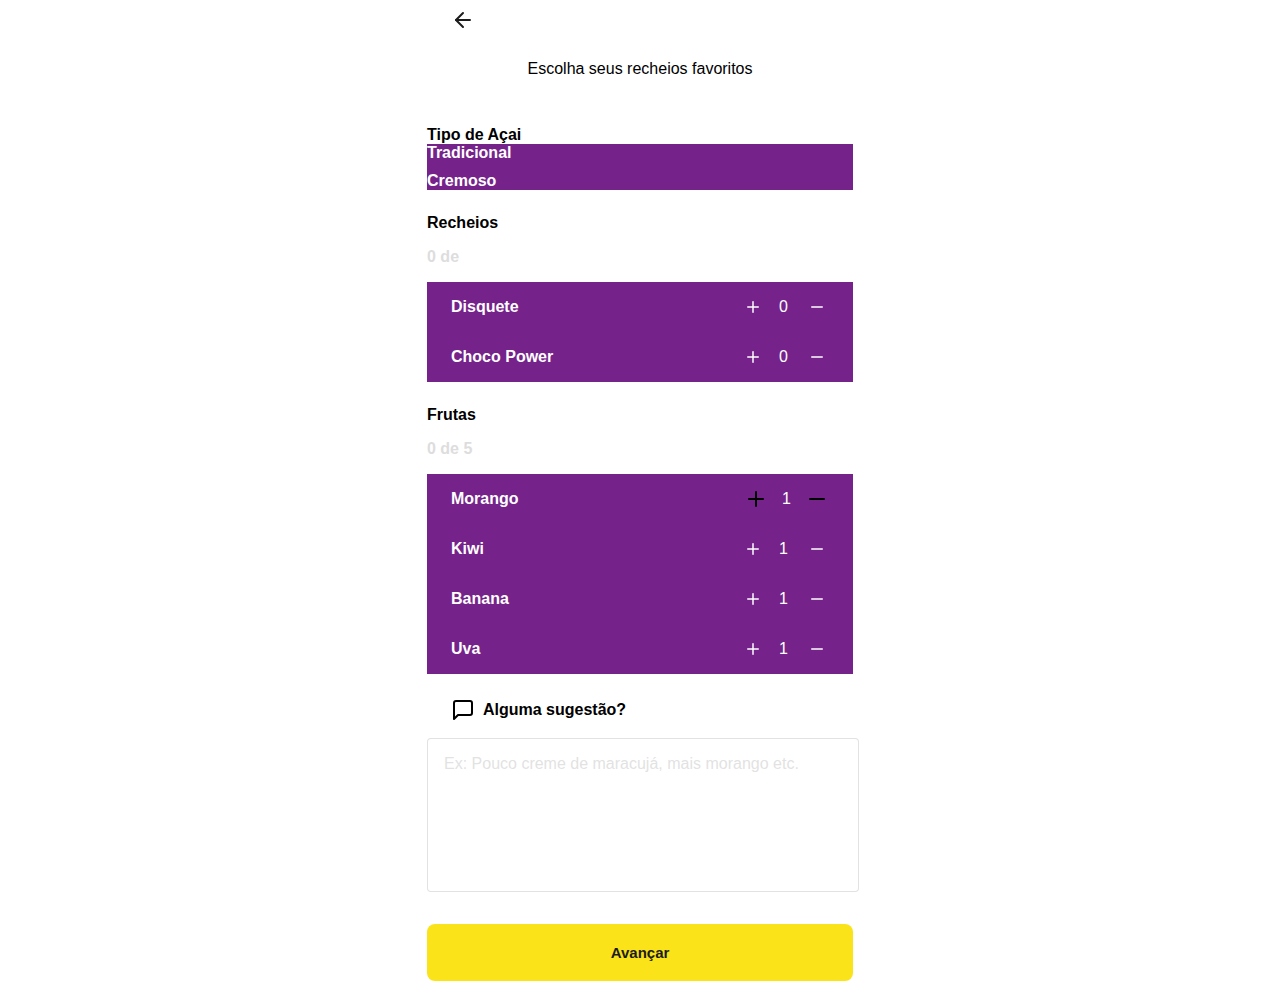
==== commit 1e0ea438: "ajustando codigo" ====
--- a/recheiosAcai.html
+++ b/recheiosAcai.html
@@ -37,10 +37,7 @@
 
 
         <div class="adicionarRecheios">
-            <div>
                 <p class="txtTipoRecheio">Tipo de Açai</p>
-                <p class="contadorAcai"> <b class="contador-recheio">0 </b> de <b class="contador-total">1</b> </p>
-            </div>
             <div class="opcoesAcai">
                 <input class="input-radio" type="radio" id="opTradicional" name="fav_language" value="HTML">
                 <label for="Tradicional">
@@ -114,14 +111,14 @@
                 <p class="txtNomeRecheio">Morango</p>
 
                 <div class="qtdRecheios">
-                    <svg id="iconAddMais" onclick="aumentarQuantidade()" xmlns="http://www.w3.org/2000/svg" width="24"
-                        height="24" viewBox="0 0 24 24" fill="none" stroke="currentColor" stroke-width="2"
-                        stroke-linecap="round" stroke-linejoin="round" class="feather feather-plus">
-                        <line x1="12" y1="5" x2="12" y2="19"></line>
-                        <line x1="5" y1="12" x2="19" y2="12"></line>
-                    </svg>
-                    <p id="qtd">1</p>
-                    <svg id="iconAddMenos" onclick="diminuirQuantidade()" xmlns="http://www.w3.org/2000/svg" width="24"
+                    <svg class="iconAddMais" onclick="aumentarQuantidade()" xmlns="http://www.w3.org/2000/svg" width="24"
+                        height="24" viewBox="0 0 24 24" fill="none" stroke="currentColor" stroke-width="2"
+                        stroke-linecap="round" stroke-linejoin="round" class="feather feather-plus">
+                        <line x1="12" y1="5" x2="12" y2="19"></line>
+                        <line x1="5" y1="12" x2="19" y2="12"></line>
+                    </svg>
+                    <p id="qtd">1</p>
+                    <svg class="iconAddMenos" onclick="diminuirQuantidade()" xmlns="http://www.w3.org/2000/svg" width="24"
                         height="24" viewBox="0 0 24 24" fill="none" stroke="currentColor" stroke-width="2"
                         stroke-linecap="round" stroke-linejoin="round" class="feather feather-minus">
                         <line x1="5" y1="12" x2="19" y2="12"></line>
